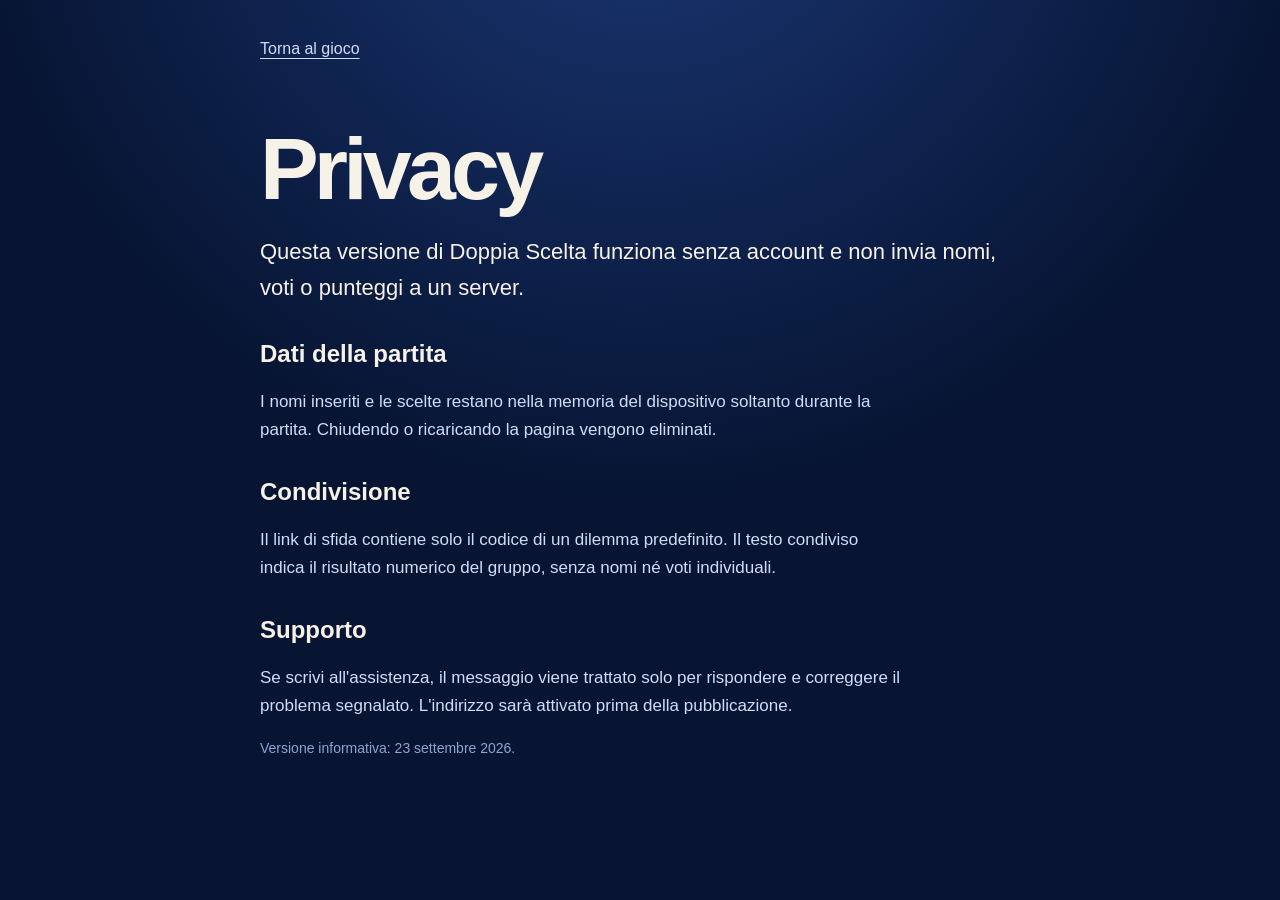
==== privacy.html @ b072e833 "Publish SparkCaper privacy and support pages" ====
<!doctype html>
<html lang="it">
<head>
  <meta charset="utf-8">
  <meta name="viewport" content="width=device-width,initial-scale=1">
  <meta name="theme-color" content="#071432">
  <title>Privacy — Doppia Scelta</title>
  <link rel="stylesheet" href="style.css">
</head>
<body>
  <main class="legal-shell">
    <a class="back-link" href="./">Torna al gioco</a>
    <h1>Privacy</h1>
    <p class="legal-lead">Questa versione di Doppia Scelta funziona senza account e non invia nomi, voti o punteggi a un server.</p>
    <h2>Dati della partita</h2>
    <p>I nomi inseriti e le scelte restano nella memoria del dispositivo soltanto durante la partita. Chiudendo o ricaricando la pagina vengono eliminati.</p>
    <h2>Condivisione</h2>
    <p>Il link di sfida contiene solo il codice di un dilemma predefinito. Il testo condiviso indica il risultato numerico del gruppo, senza nomi né voti individuali.</p>
    <h2>Supporto</h2>
    <p>Se scrivi all'assistenza, il messaggio viene trattato solo per rispondere e correggere il problema segnalato. L'indirizzo sarà attivato prima della pubblicazione.</p>
    <p class="legal-date">Versione informativa: 23 settembre 2026.</p>
  </main>
</body>
</html>
---- style.css ----
:root{color-scheme:dark;font-family:"Aptos",Segoe UI,Arial,sans-serif;background:#071432;color:#f7f2e8;font-synthesis:none}
*{box-sizing:border-box}
body{margin:0;min-height:100vh;background:radial-gradient(circle at 50% -20%,#1b3877 0,#071432 55%)}
button,input,select{font:inherit}
.shell{max-width:900px;margin:auto;padding:22px 24px 34px;min-height:100vh;display:flex;flex-direction:column}
.masthead{display:flex;align-items:center;gap:12px;min-height:52px}
.masthead strong{font-size:20px;letter-spacing:-.04em}
.edition{margin-left:auto;color:#afc0e8;font-size:13px}
.mark{width:34px;height:34px;display:flex;gap:3px;transform:rotate(-10deg)}
.mark span{width:15px;height:30px;border-radius:3px;background:#ff875a}
.mark span+span{background:#69d0d4;transform:translateY(5px)}
#screen{flex:1;display:grid;align-items:center}
.intro,.panel,.choose,.result{width:100%;max-width:760px;margin:auto;padding:42px 0}
.kicker,.step{color:#8ed8db;font-weight:750;letter-spacing:.01em}
.intro h1,.panel h1,.choose h1,.result h1,.legal-shell h1{font-family:"Arial Narrow","Aptos Display",Impact,sans-serif;font-stretch:condensed;font-size:clamp(46px,9vw,88px);line-height:.93;letter-spacing:-.055em;margin:14px 0 24px}
.intro>p:not(.kicker),.panel>p:not(.step){max-width:540px;color:#d2dcf7;font-size:18px;line-height:1.55}
.challenge{padding-left:18px;border-left:6px solid #69d0d4}
.intro form{max-width:540px;margin:38px 0}
.intro label{display:block;font-weight:750;margin-bottom:12px}
.intro input,.intro select{width:100%;padding:18px 20px;background:#162650;border:1px solid #5470a9;color:white;border-radius:10px;outline:none}
.intro input{margin-bottom:20px}
.intro select{appearance:none;background-image:linear-gradient(45deg,transparent 50%,#8ed8db 50%),linear-gradient(135deg,#8ed8db 50%,transparent 50%);background-position:calc(100% - 21px) 52%,calc(100% - 15px) 52%;background-size:6px 6px;background-repeat:no-repeat}
.intro input:focus,.intro select:focus{border-color:#8ed8db;box-shadow:0 0 0 3px #8ed8db55}
.intro input::placeholder{color:#93a8d6}
.error{min-height:1.4em;color:#ffae94}
.primary,.secondary{border:0;border-radius:10px;padding:17px 22px;font-weight:800;cursor:pointer;min-height:54px}
.primary{background:#ff875a;color:#071432}
.secondary{background:#1d305b;color:white;margin-left:10px}
.rule{display:flex;align-items:center;gap:20px;max-width:540px;color:#afc0e8}
.rule-icon{font-size:30px;font-weight:900;white-space:nowrap;color:#ff875a}
.rule-icon span{color:#69d0d4}
.pass em{font-style:normal;color:#ff875a}
.pass .primary{margin-top:28px}
.choices{display:grid;grid-template-columns:1fr 1fr;gap:8px;margin:32px 0;transform:rotate(-.35deg)}
.choice{border:0;min-height:220px;padding:28px;text-align:left;display:flex;flex-direction:column;justify-content:space-between;gap:28px;font-weight:900;font-size:clamp(21px,3vw,32px);line-height:1.12;cursor:pointer;color:#11182b}
.choice small{display:block;font-size:14px;letter-spacing:0}
.choice.a{background:#ff875a;clip-path:polygon(0 0,100% 2%,96% 100%,1% 97%)}
.choice.b{background:#69d0d4;clip-path:polygon(2% 2%,100% 0,99% 97%,0 100%)}
.hint,.explain{color:#b8c9ec;line-height:1.5}
.score-split{display:flex;height:84px;overflow:hidden;font-size:22px;font-weight:900;transform:rotate(-.35deg)}
.score-split div{display:flex;align-items:center;justify-content:space-between;padding:16px 24px;color:#11182b}
.score-split .a{background:#ff875a;flex:1;clip-path:polygon(0 0,100% 0,94% 100%,0 100%)}
.score-split .b{background:#69d0d4;flex:1;margin-left:-4%;padding-left:8%;clip-path:polygon(6% 0,100% 0,100% 100%,0 100%)}
.result h2{margin-top:30px}
.result ol{list-style:none;padding:0;margin:0 0 28px;max-width:440px}
.result li{display:flex;justify-content:space-between;padding:12px 0;border-bottom:1px solid #ffffff25;font-size:19px}
footer{padding-top:16px;border-top:1px solid #ffffff24;color:#8da4d5;font-size:13px;display:flex;justify-content:space-between;gap:18px;align-items:center}
footer nav{display:flex;gap:16px;align-items:center}
footer a,.back-link{color:#d2dcf7;text-underline-offset:4px}
#install{border:0;background:none;color:#69d0d4;padding:0;text-decoration:underline;text-underline-offset:4px;cursor:pointer}
.legal-shell{width:min(760px,calc(100% - 36px));margin:0 auto;padding:40px 0 80px}
.legal-shell h1{margin-top:70px}
.legal-shell h2{margin-top:34px}
.legal-shell p{max-width:68ch;color:#d2dcf7;font-size:17px;line-height:1.65}
.legal-lead{font-size:22px!important;color:#f7f2e8!important}
.legal-date,.support-note{color:#8da4d5!important;font-size:14px!important}
.support-address{display:inline-block;margin:24px 0;color:#071432;background:#69d0d4;padding:18px 22px;border-radius:8px;font-weight:800;font-size:clamp(18px,4vw,28px)}
button:focus-visible,a:focus-visible,input:focus-visible,select:focus-visible{outline:3px solid white;outline-offset:4px}
button:hover{filter:brightness(1.07)}
@media(max-width:600px){.shell{padding:16px 18px 24px}.edition{display:none}.intro,.panel,.choose,.result{padding:32px 0}.choices{grid-template-columns:1fr;gap:5px}.choice{min-height:138px}.secondary{display:block;margin:12px 0 0;width:100%}.result .primary{width:100%}footer{align-items:flex-start;flex-direction:column}footer nav{width:100%;justify-content:space-between}.legal-shell h1{margin-top:48px}}
@media(prefers-reduced-motion:reduce){*{scroll-behavior:auto!important;transition:none!important}}
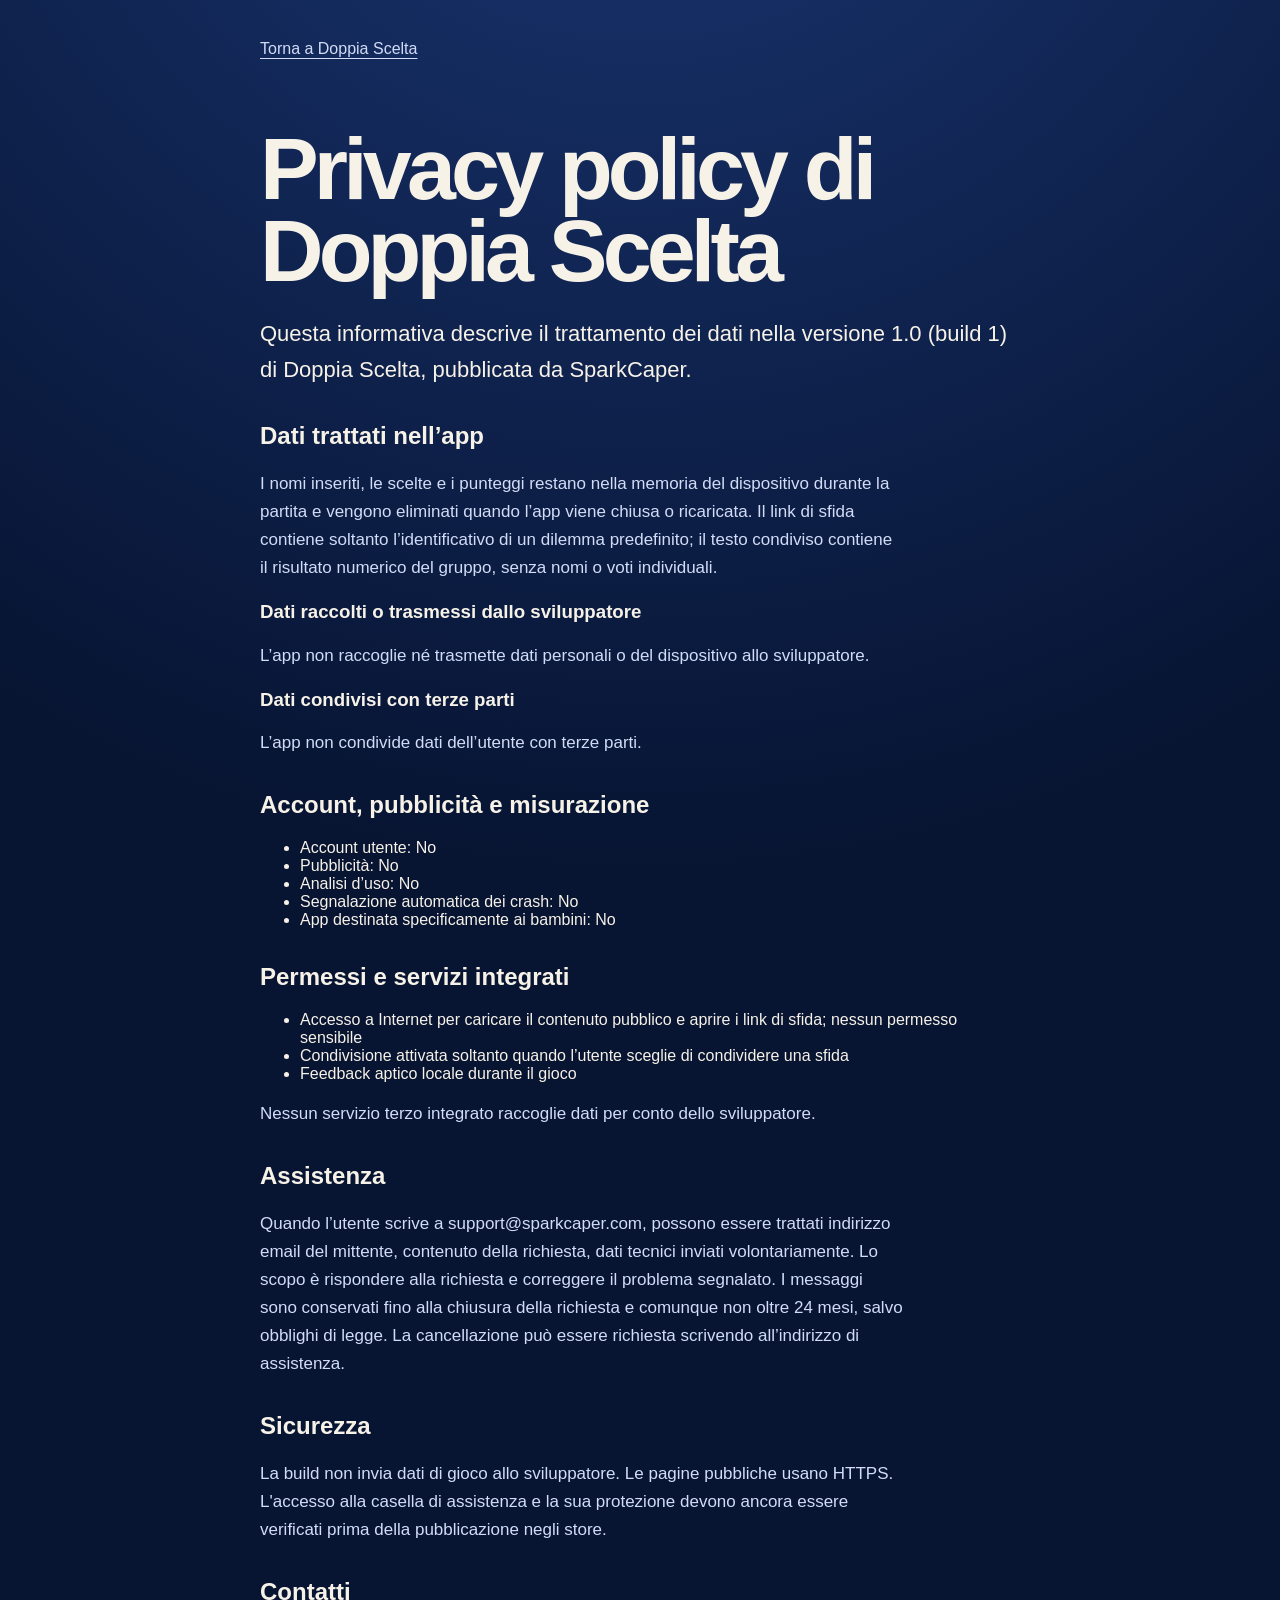
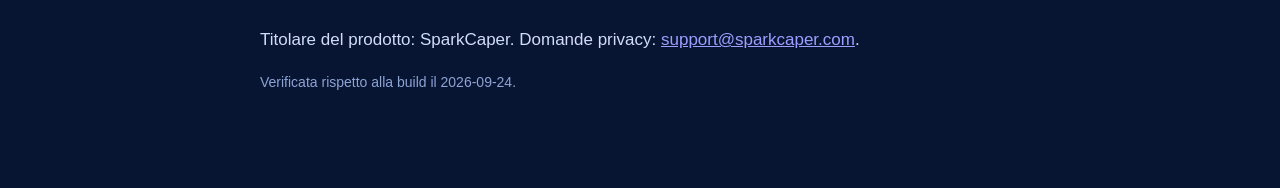
==== commit e5feaefe: "Allinea versione web e dichiarazioni privacy della build" ====
--- a/privacy.html
+++ b/privacy.html
@@ -4,22 +4,39 @@
   <meta charset="utf-8">
   <meta name="viewport" content="width=device-width,initial-scale=1">
   <meta name="theme-color" content="#071432">
-  <title>Privacy — Doppia Scelta</title>
+  <meta name="sparkcaper-legal-source-sha256" content="2859176603d3a75f129fdc61819330c9de83330c2cb3749a84c4265021fdd921">
+  <title>Privacy policy — Doppia Scelta</title>
   <link rel="stylesheet" href="style.css">
 </head>
 <body>
   <main class="legal-shell">
-    <a class="back-link" href="./">Torna al gioco</a>
-    <h1>Privacy</h1>
-    <p class="legal-lead">Questa versione di Doppia Scelta funziona senza account e non invia nomi, voti o punteggi a un server.</p>
-    <h2>Dati della partita</h2>
-    <p>I nomi inseriti e le scelte restano nella memoria del dispositivo soltanto durante la partita. Chiudendo o ricaricando la pagina vengono eliminati.</p>
-    <h2>Condivisione</h2>
-    <p>Il link di sfida contiene solo il codice di un dilemma predefinito. Il testo condiviso indica il risultato numerico del gruppo, senza nomi né voti individuali.</p>
-    <h2>Supporto</h2>
-    <p>Se scrivi all'assistenza, il messaggio viene trattato solo per rispondere e correggere il problema segnalato. L'indirizzo sarà attivato prima della pubblicazione.</p>
-    <p class="legal-date">Versione informativa: 23 settembre 2026.</p>
+    <a class="back-link" href="./">Torna a Doppia Scelta</a>
+    <h1>Privacy policy di Doppia Scelta</h1>
+    <p class="legal-lead">Questa informativa descrive il trattamento dei dati nella versione 1.0 (build 1) di Doppia Scelta, pubblicata da SparkCaper.</p>
+    <h2>Dati trattati nell’app</h2>
+    <p>I nomi inseriti, le scelte e i punteggi restano nella memoria del dispositivo durante la partita e vengono eliminati quando l’app viene chiusa o ricaricata. Il link di sfida contiene soltanto l’identificativo di un dilemma predefinito; il testo condiviso contiene il risultato numerico del gruppo, senza nomi o voti individuali.</p>
+    <h3>Dati raccolti o trasmessi dallo sviluppatore</h3>
+    <p>L’app non raccoglie né trasmette dati personali o del dispositivo allo sviluppatore.</p>
+    <h3>Dati condivisi con terze parti</h3>
+    <p>L’app non condivide dati dell’utente con terze parti.</p>
+    <h2>Account, pubblicità e misurazione</h2>
+    <ul>
+      <li>Account utente: No</li>
+      <li>Pubblicità: No</li>
+      <li>Analisi d’uso: No</li>
+      <li>Segnalazione automatica dei crash: No</li>
+      <li>App destinata specificamente ai bambini: No</li>
+    </ul>
+    <h2>Permessi e servizi integrati</h2>
+    <ul><li>Accesso a Internet per caricare il contenuto pubblico e aprire i link di sfida; nessun permesso sensibile</li><li>Condivisione attivata soltanto quando l’utente sceglie di condividere una sfida</li><li>Feedback aptico locale durante il gioco</li></ul>
+    <p>Nessun servizio terzo integrato raccoglie dati per conto dello sviluppatore.</p>
+    <h2>Assistenza</h2>
+    <p>Quando l’utente scrive a support@sparkcaper.com, possono essere trattati indirizzo email del mittente, contenuto della richiesta, dati tecnici inviati volontariamente. Lo scopo è rispondere alla richiesta e correggere il problema segnalato. I messaggi sono conservati fino alla chiusura della richiesta e comunque non oltre 24 mesi, salvo obblighi di legge. La cancellazione può essere richiesta scrivendo all’indirizzo di assistenza.</p>
+    <h2>Sicurezza</h2>
+    <p>La build non invia dati di gioco allo sviluppatore. Le pagine pubbliche usano HTTPS. L&#39;accesso alla casella di assistenza e la sua protezione devono ancora essere verificati prima della pubblicazione negli store.</p>
+    <h2>Contatti</h2>
+    <p>Titolare del prodotto: SparkCaper. Domande privacy: <a href="mailto:support@sparkcaper.com?subject=Doppia%20Scelta%20-%20privacy">support@sparkcaper.com</a>.</p>
+    <p class="legal-date">Verificata rispetto alla build il 2026-09-24.</p>
   </main>
 </body>
 </html>
-
